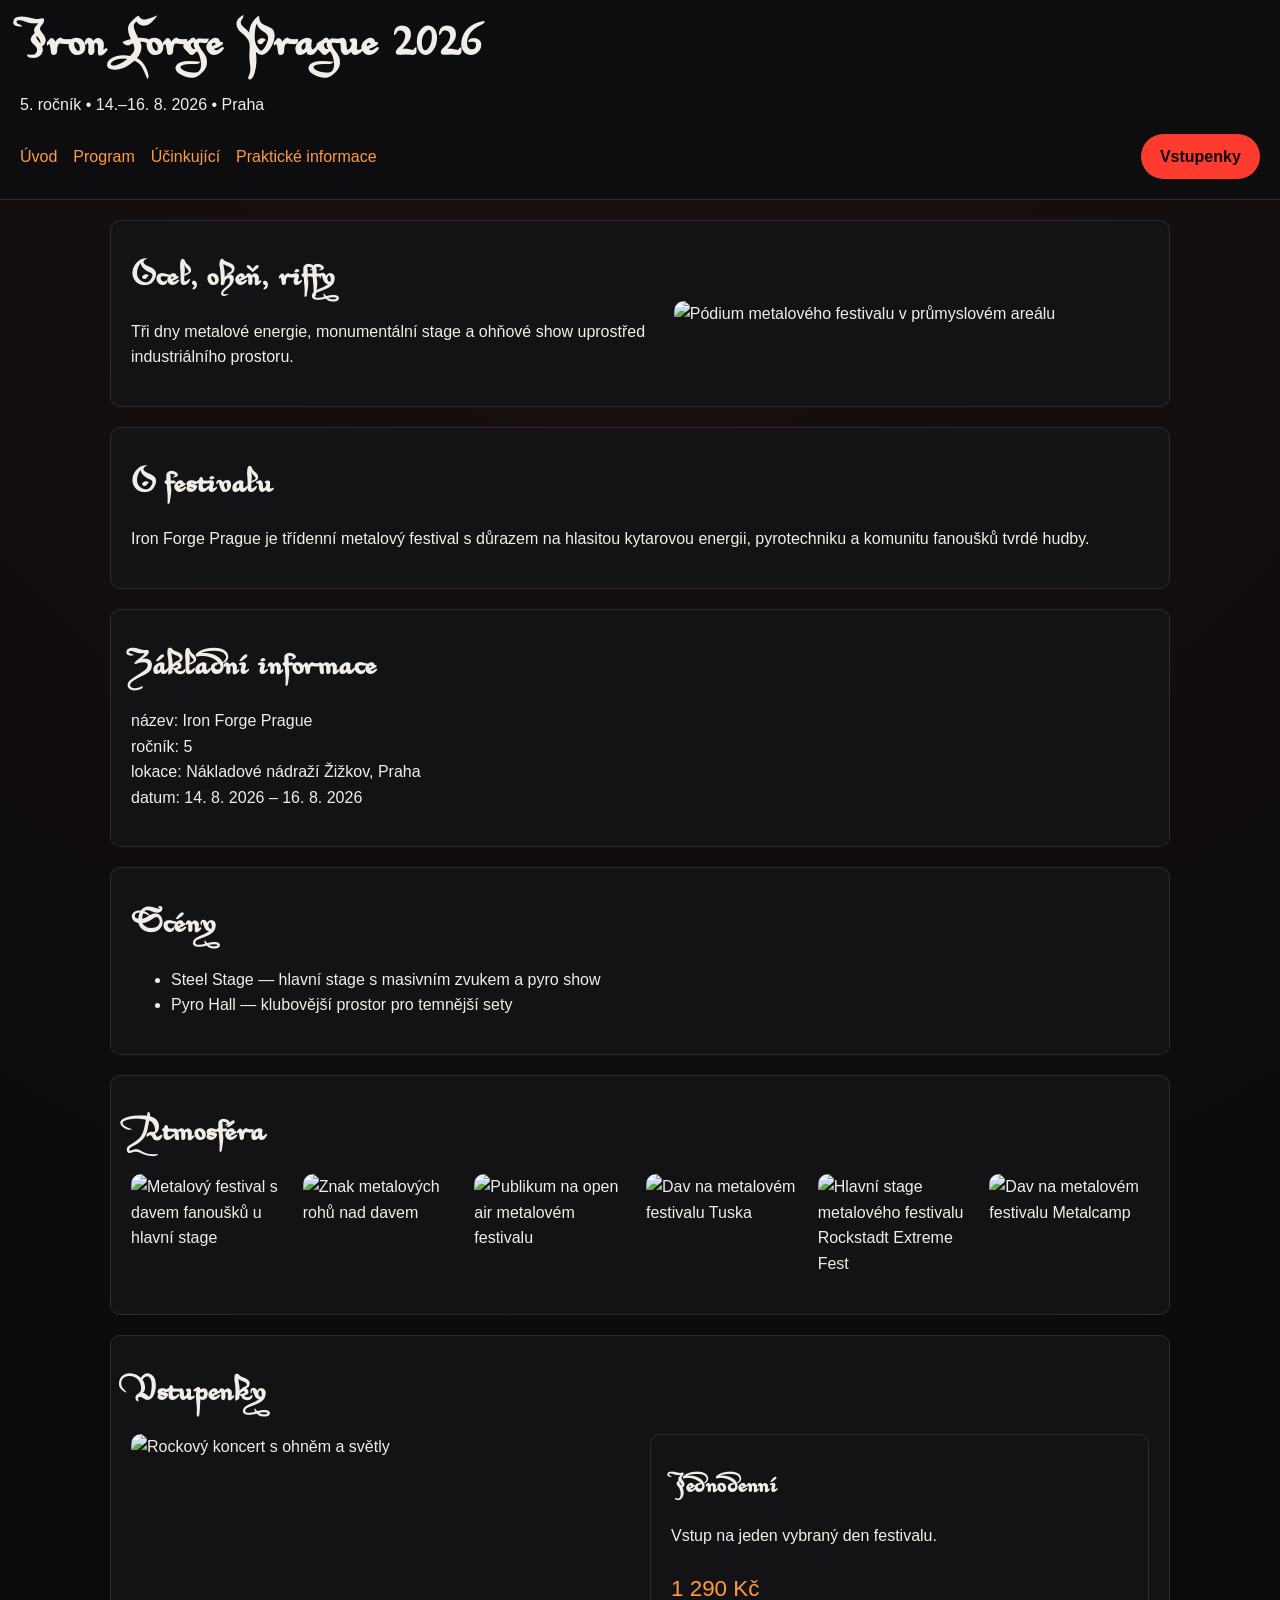
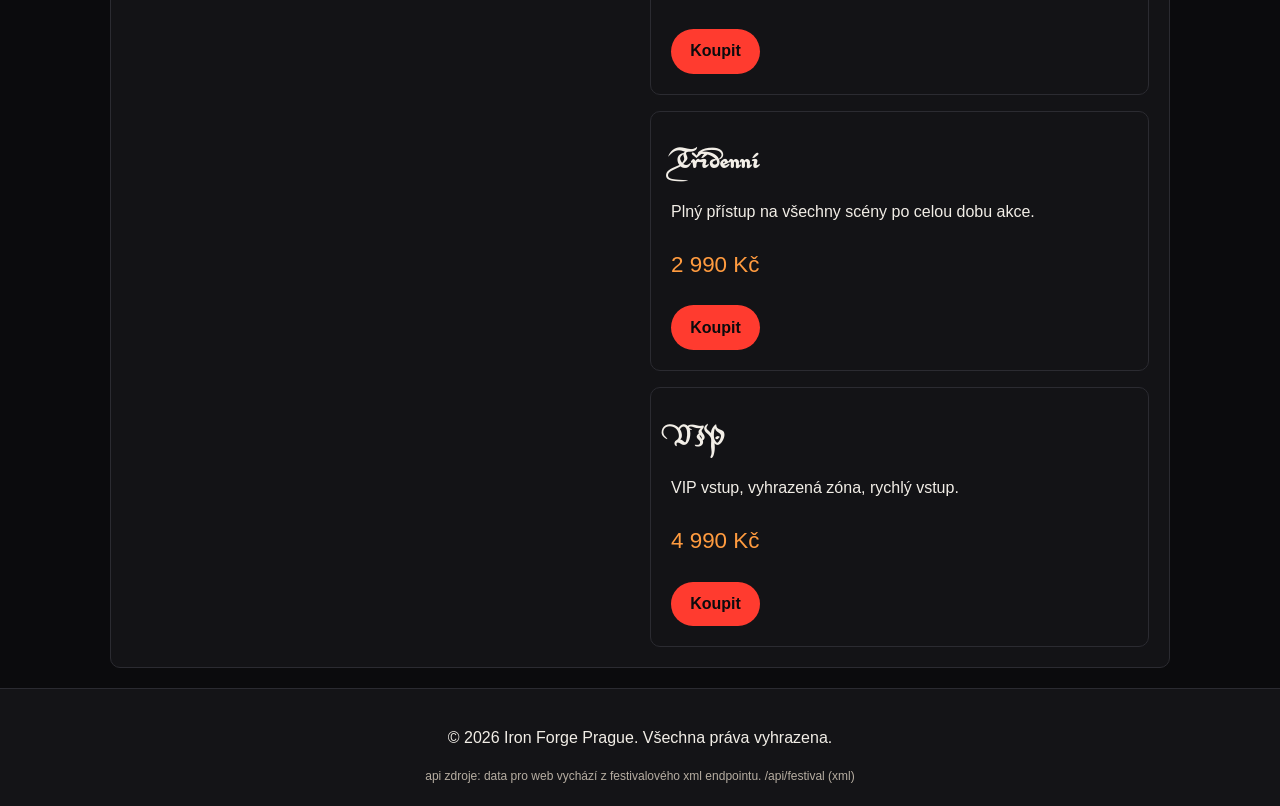
==== web/index.html @ 6598150d "Add web submission folder" ====
﻿<!doctype html>
<html lang="cs">
<head>
  <meta charset="utf-8">
  <meta name="viewport" content="width=device-width, initial-scale=1">
  <title>Iron Forge Prague 2026 — Úvod</title>
  <meta name="description" content="Iron Forge Prague 2026: metalový festival v prostoru Nákladového nádraží Žižkov.">
  <meta property="og:title" content="Iron Forge Prague 2026">
  <meta property="og:description" content="Třídenní metalový festival — Praha, 14.–16. 8. 2026.">
  <meta property="og:image" content="https://picsum.photos/1200/630?random=1">
  <meta name="twitter:card" content="summary_large_image">
  <meta name="twitter:image" content="https://gymnastiquekiki-maker.github.io/festival/Black-Metal-Logos-4.jpg">
  <link rel="stylesheet" href="style.css">
  <link rel="alternate" type="application/xml" href="festival.xml" title="Festival API (XML)">
  <script type="application/ld+json">
  {
    "@context": "https://schema.org",
    "@type": "MusicFestival",
    "name": "Iron Forge Prague 2026",
    "description": "Metalový festival s důrazem na energii živých koncertů, pyrotechniku a komunitu.",
    "genre": "Metal",
    "image": "https://gymnastiquekiki-maker.github.io/festival/Black-Metal-Logos-4.jpg",
    "startDate": "2026-08-14",
    "endDate": "2026-08-16",
    "location": {
      "@type": "Place",
      "name": "Nákladové nádraží Žižkov",
      "address": {
        "@type": "PostalAddress",
        "streetAddress": "Nákladové nádraží Žižkov",
        "addressLocality": "Praha",
        "addressCountry": "CZ"
      }
    }
  }
  </script>
</head>
<body>
  <header class="site-header">
    <div class="brand">
      <h1>Iron Forge Prague 2026</h1>
      <p>5. ročník • 14.–16. 8. 2026 • Praha</p>
    </div>
    <nav aria-label="Hlavní navigace">
      <ul>
        <li><a aria-current="page" href="index.html">Úvod</a></li>
        <li><a href="program.html">Program</a></li>
        <li><a href="performers.html">Účinkující</a></li>
        <li><a href="info.html">Praktické informace</a></li>        <li class="nav-cta"><a class="btn" href="index.html#tickets">Vstupenky</a></li>
      </ul>
    </nav>
  </header>

  <main>
    <section class="hero" id="hero">
      <div>
        <h2>Ocel, oheň, riffy</h2>
        <p>Tři dny metalové energie, monumentální stage a ohňové show uprostřed industriálního prostoru.</p></div>
      <div class="hero-media">
        <img src="https://lacasadellafibra.com/cdn/shop/files/music-mural-wallpaper-rock-guitar-performance-in-fire-82XYZ145-5.jpg?v=1750871816&width=1500" alt="Pódium metalového festivalu v průmyslovém areálu">
      </div>
    </section>

    <section id="about" data-endpoint="festival.xml#info">
      <h2>O festivalu</h2>
      <p>Iron Forge Prague je třídenní metalový festival s důrazem na hlasitou kytarovou energii, pyrotechniku a komunitu fanoušků tvrdé hudby.</p>
    </section>

    <section id="facts">
      <h2>Základní informace</h2>
      <p>název: Iron Forge Prague<br>ročník: 5<br>lokace: Nákladové nádraží Žižkov, Praha<br>datum: 14. 8. 2026 – 16. 8. 2026</p>
    </section>

    <section id="venues" data-endpoint="festival.xml#venues">
      <h2>Scény</h2>
      <ul>
        <li>Steel Stage — hlavní stage s masivním zvukem a pyro show</li>
        <li>Pyro Hall — klubovější prostor pro temnější sety</li>
      </ul>
    </section>

    <section id="gallery">
  <h2>Atmosféra</h2>
  <div class="gallery">
    <img src="https://unsplash.com/photos/-73WUgG0vOQ/download?force=true" alt="Metalový festival s davem fanoušků u hlavní stage">
    <img src="https://unsplash.com/photos/D50-Scbp1HU/download?force=true" alt="Znak metalových rohů nad davem">
    <img src="https://upload.wikimedia.org/wikipedia/commons/7/77/Crowd_Tuska_2019.jpg" alt="Publikum na open air metalovém festivalu">
    <img src="https://upload.wikimedia.org/wikipedia/commons/4/48/Tuska_2019_crowd.jpg" alt="Dav na metalovém festivalu Tuska">
    <img src="https://upload.wikimedia.org/wikipedia/commons/f/f2/Rockstadt_Extreme_Fest_04.jpg" alt="Hlavní stage metalového festivalu Rockstadt Extreme Fest">
    <img src="https://upload.wikimedia.org/wikipedia/commons/a/ad/Crowd_at_2012_Metalcamp.jpg" alt="Dav na metalovém festivalu Metalcamp">
  </div>
</section>

    <section id="tickets">
  <h2>Vstupenky</h2>
  <div class="tickets-layout">
    <img class="ticket-image" src="https://i.pinimg.com/1200x/16/b8/20/16b8209a3866512baeaa31c37b3c6c85.jpg" alt="Rockový koncert s ohněm a světly">
    <div class="ticket-grid">
      <article class="ticket-card">
        <h3>Jednodenní</h3>
        <p>Vstup na jeden vybraný den festivalu.</p>
        <p class="price">1 290 Kč</p>
        <a class="btn" href="https://example.com">Koupit</a>
      </article>
      <article class="ticket-card">
        <h3>Třídenní</h3>
        <p>Plný přístup na všechny scény po celou dobu akce.</p>
        <p class="price">2 990 Kč</p>
        <a class="btn" href="https://example.com">Koupit</a>
      </article>
      <article class="ticket-card">
        <h3>VIP</h3>
        <p>VIP vstup, vyhrazená zóna, rychlý vstup.</p>
        <p class="price">4 990 Kč</p>
        <a class="btn" href="https://example.com">Koupit</a>
      </article>
    </div>
  </div>
</section>
</main>

  <footer class="site-footer">
    <p>&copy; 2026 Iron Forge Prague. Všechna práva vyhrazena.</p>
    <p class="api-note">api zdroje: data pro web vychází z festivalového xml endpointu. /api/festival (xml)</p>
  </footer>
</body>
</html>
---- web/style.css ----
﻿@font-face{font-family:"Xirwena";src:url("xirwena1.ttf") format("truetype");font-display:swap;}

:root{
  --bg:#0b0b0d;--fg:#f2eee7;--muted:#b7aea2;--accent:#ff3b2f;--accent-2:#ff9b3f;--panel:#141417;
  --border:#2b2b31;--max:1100px;--space:1.25rem;--radius:10px;
  --font-body:"Trebuchet MS","Verdana",sans-serif;--font-display:"Xirwena","Impact","Haettenschweiler","Arial Black",sans-serif;
}

*{box-sizing:border-box;}
body{
  margin:0;font-family:var(--font-body);background:radial-gradient(circle at top,#1a0f10,#0b0b0d 60%);
  color:var(--fg);line-height:1.6;
}

a{color:var(--accent-2);text-decoration:none;}
a:hover{color:var(--accent);}

.site-header,.site-footer{padding:var(--space);background:var(--panel);border-bottom:1px solid var(--border);}
.site-footer{border-top:1px solid var(--border);border-bottom:none;text-align:center;}
.site-header{background-image:linear-gradient(rgba(11,11,13,0.75),rgba(11,11,13,0.75)),url("https://w0.peakpx.com/wallpaper/42/188/HD-wallpaper-metal-music-band-heavy-metal.jpg");background-size:cover;background-position:center;}

.brand h1{margin:0 0 .25rem 0;font-size:2.2rem;}
h1,h2,h3{font-family:var(--font-display);letter-spacing:.03em;}

nav{width:100%;}
nav ul{
  list-style:none;padding:0;margin:.75rem 0 0 0;display:flex;align-items:center;gap:1rem;flex-wrap:nowrap;width:100%;
}
.nav-cta{margin-left:auto;}

main{
  max-width:var(--max);margin:0 auto;padding:var(--space);display:grid;gap:var(--space);
}
section,article,aside{
  background:rgba(20,20,23,.95);border:1px solid var(--border);border-radius:var(--radius);padding:var(--space);
}

.hero{
  display:grid;grid-template-columns:1.1fr 1fr;gap:var(--space);align-items:center;
}
.hero-media img{width:100%;border-radius:var(--radius);display:block;}

.gallery{display:grid;grid-template-columns:repeat(auto-fit,minmax(140px,1fr));gap:.75rem;}
.gallery img{height:120px;object-fit:cover;}
img{max-width:100%;border-radius:var(--radius);display:block;}

.venue-map-frame{
  position:relative;width:100%;min-height:300px;border-radius:var(--radius);overflow:hidden;background:#111;
}
.venue-map-fallback{position:absolute;inset:0;display:grid;place-items:center;color:var(--muted);font-size:.95rem;margin:0;}
.venue-map-frame a{position:relative;display:block;}
.venue-map{width:100%;height:300px;border:0;border-radius:var(--radius);object-fit:cover;}

.tickets-layout{
  display:grid;grid-template-columns:1fr 1fr;gap:1.25rem;align-items:stretch;
}
.ticket-image{width:100%;height:100%;object-fit:cover;margin:0;}
.ticket-grid{display:grid;grid-template-columns:1fr;gap:1rem;}
.ticket-card .price{font-size:1.4rem;color:var(--accent-2);}

.btn{
  display:inline-block;padding:.6rem 1.2rem;background:var(--accent);color:#0b0b0d;border-radius:999px;font-weight:700;
  transition:transform .2s ease,box-shadow .2s ease;
}
.btn:hover{
  color:#0b0b0d;transform:translateY(-2px) scale(1.02);box-shadow:0 10px 20px rgba(255,59,47,.25);
}

.columns{columns:2 220px;gap:2rem;}
.performer-image{width:100%;max-width:280px;height:170px;object-fit:cover;}
.performer-card{display:grid;grid-template-columns:1fr 280px;gap:1rem;align-items:center;}
.performer-text h3{margin:0 0 .25rem 0;}
.api-note{font-size:.75rem;color:var(--muted);margin:.5rem 0 0 0;}

@media (max-width:820px){
  .hero{grid-template-columns:1fr;}
  nav ul{flex-wrap:wrap;}
  .nav-cta{margin-left:0;}
  .tickets-layout{grid-template-columns:1fr;}
  .columns{columns:1;}
}
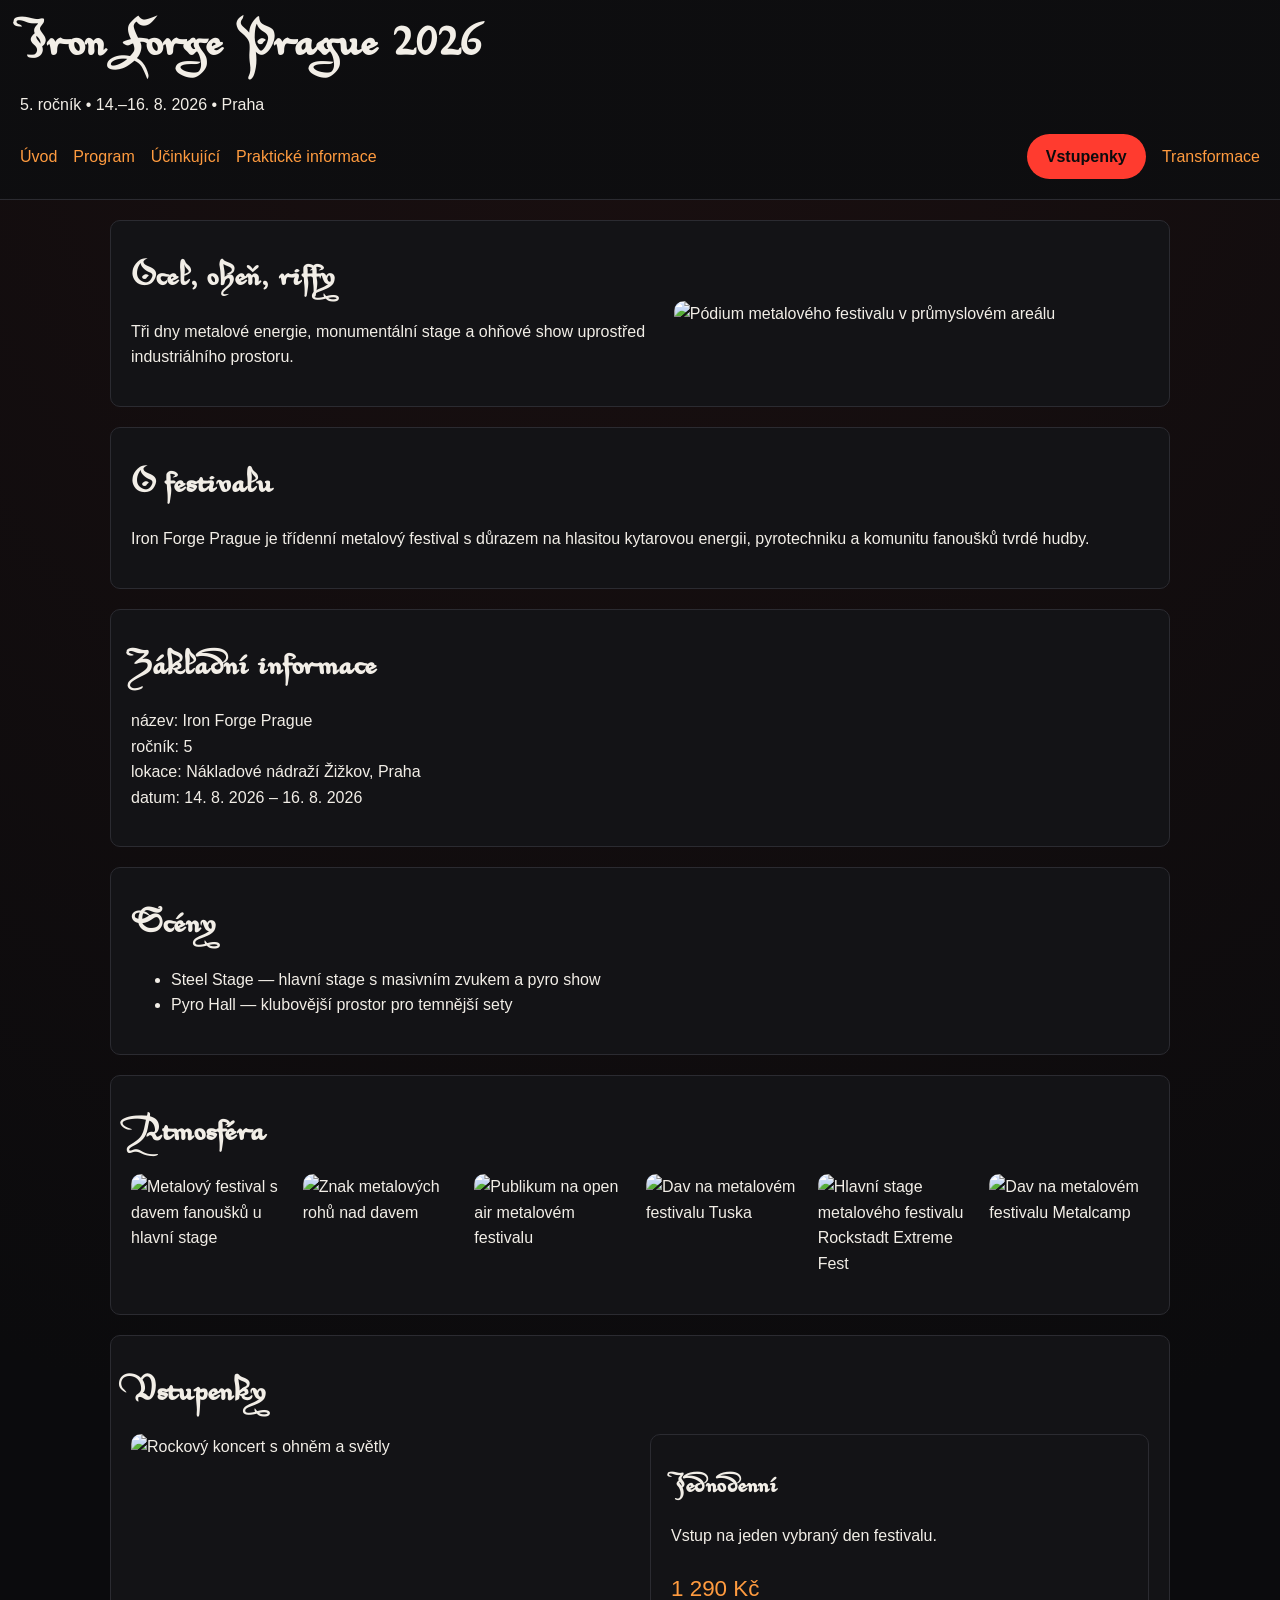
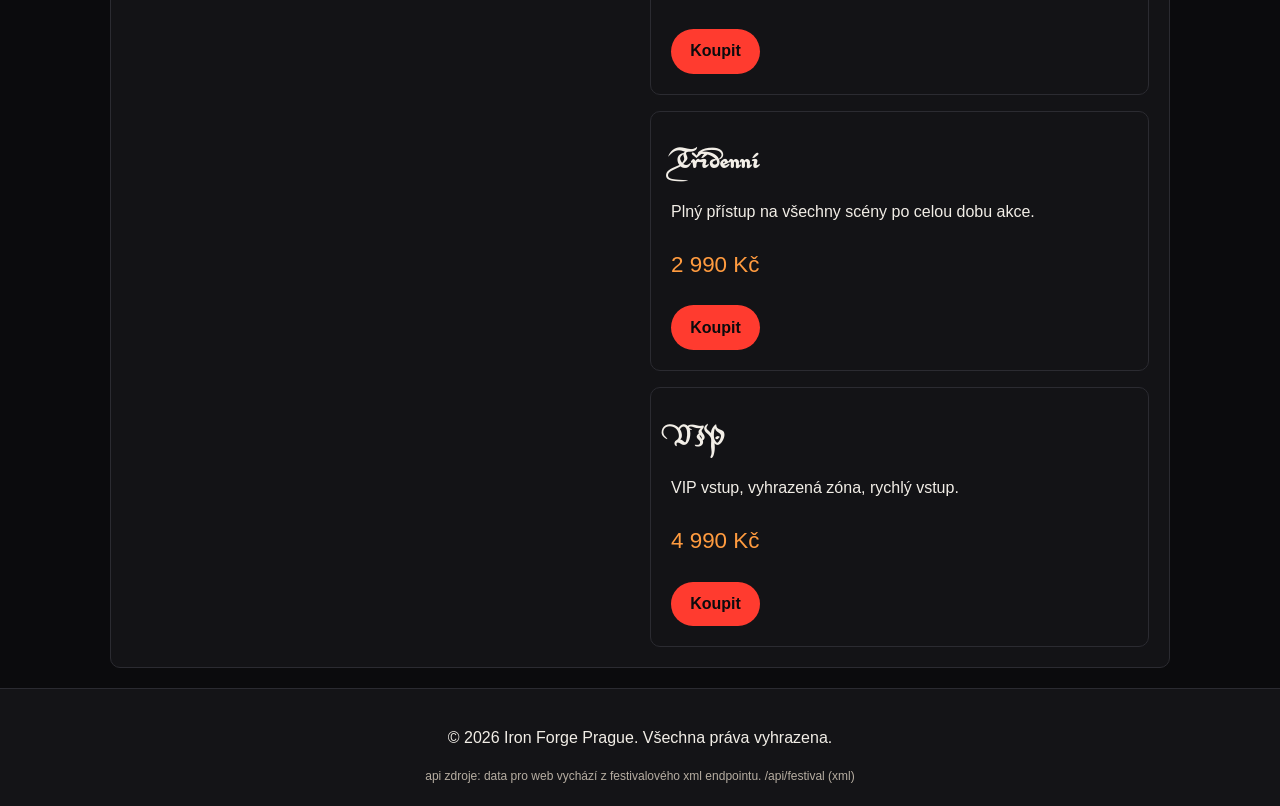
==== commit 9b849034: "Add Transformace link to web navigation" ====
--- a/web/index.html
+++ b/web/index.html
@@ -47,6 +47,7 @@
         <li><a href="program.html">Program</a></li>
         <li><a href="performers.html">Účinkující</a></li>
         <li><a href="info.html">Praktické informace</a></li>        <li class="nav-cta"><a class="btn" href="index.html#tickets">Vstupenky</a></li>
+              <li><a href="transform.html">Transformace</a></li>
       </ul>
     </nav>
   </header>
@@ -152,3 +153,4 @@
 
 
 
+
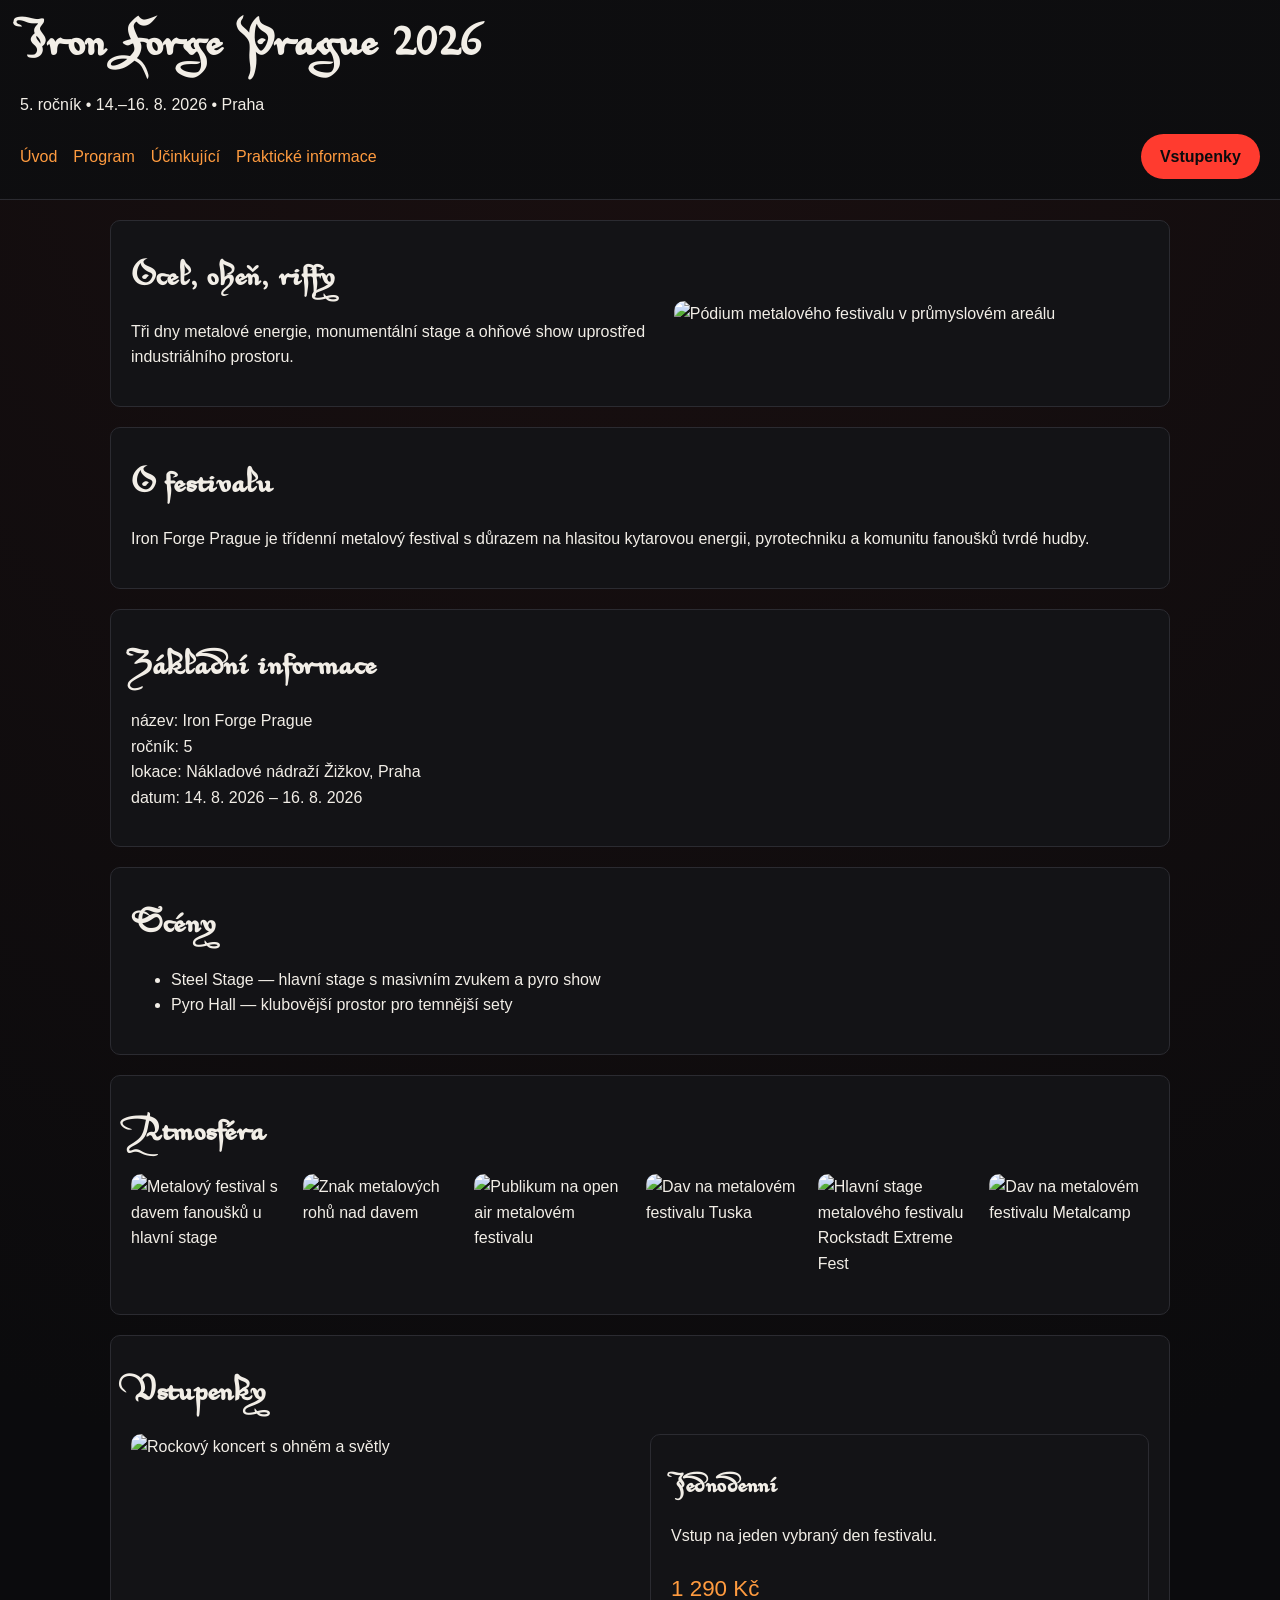
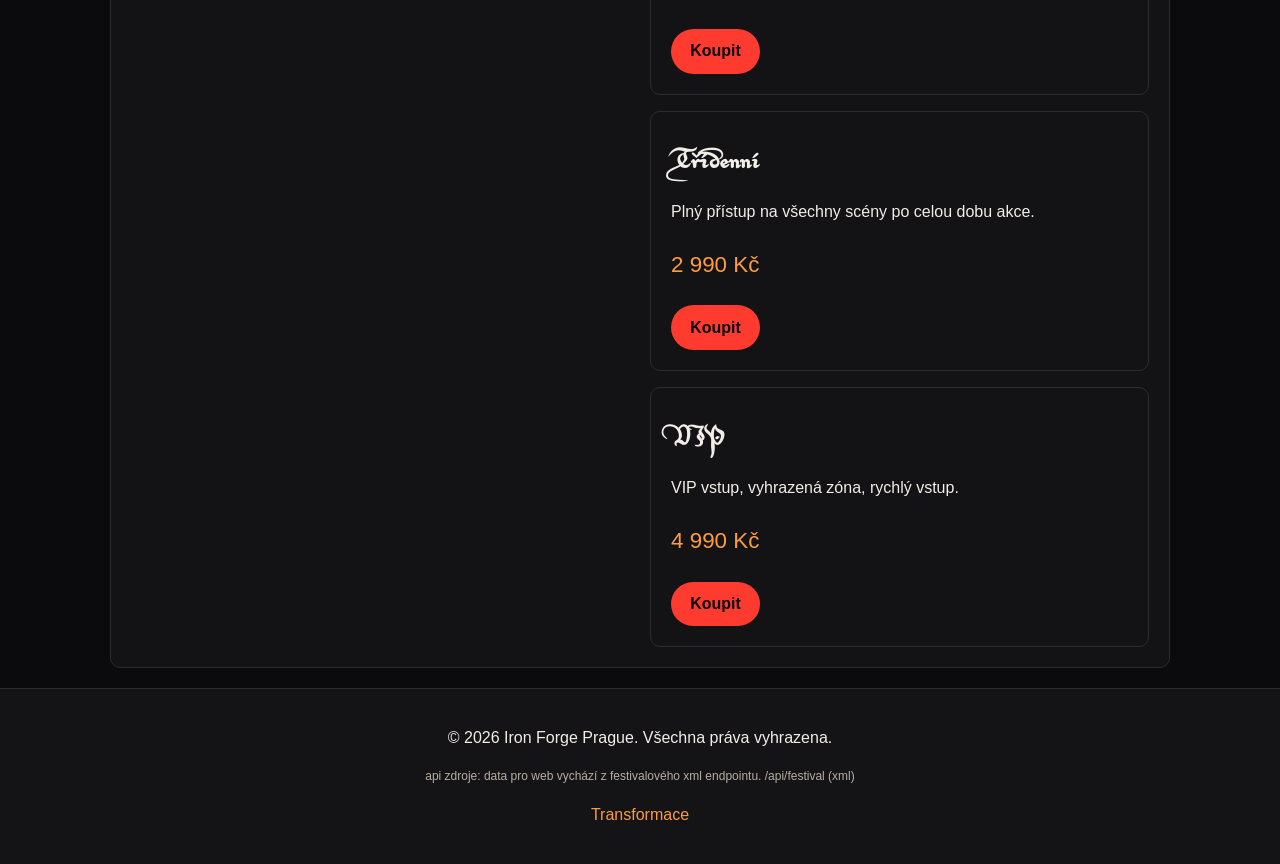
==== commit a7b49d9a: "Move Transformace link to footer" ====
--- a/web/index.html
+++ b/web/index.html
@@ -47,7 +47,6 @@
         <li><a href="program.html">Program</a></li>
         <li><a href="performers.html">Účinkující</a></li>
         <li><a href="info.html">Praktické informace</a></li>        <li class="nav-cta"><a class="btn" href="index.html#tickets">Vstupenky</a></li>
-              <li><a href="transform.html">Transformace</a></li>
       </ul>
     </nav>
   </header>
@@ -123,6 +122,7 @@
   <footer class="site-footer">
     <p>&copy; 2026 Iron Forge Prague. Všechna práva vyhrazena.</p>
     <p class="api-note">api zdroje: data pro web vychází z festivalového xml endpointu. /api/festival (xml)</p>
+    <p><a href="transform.html">Transformace</a></p>
   </footer>
 </body>
 </html>
@@ -154,3 +154,4 @@
 
 
 
+
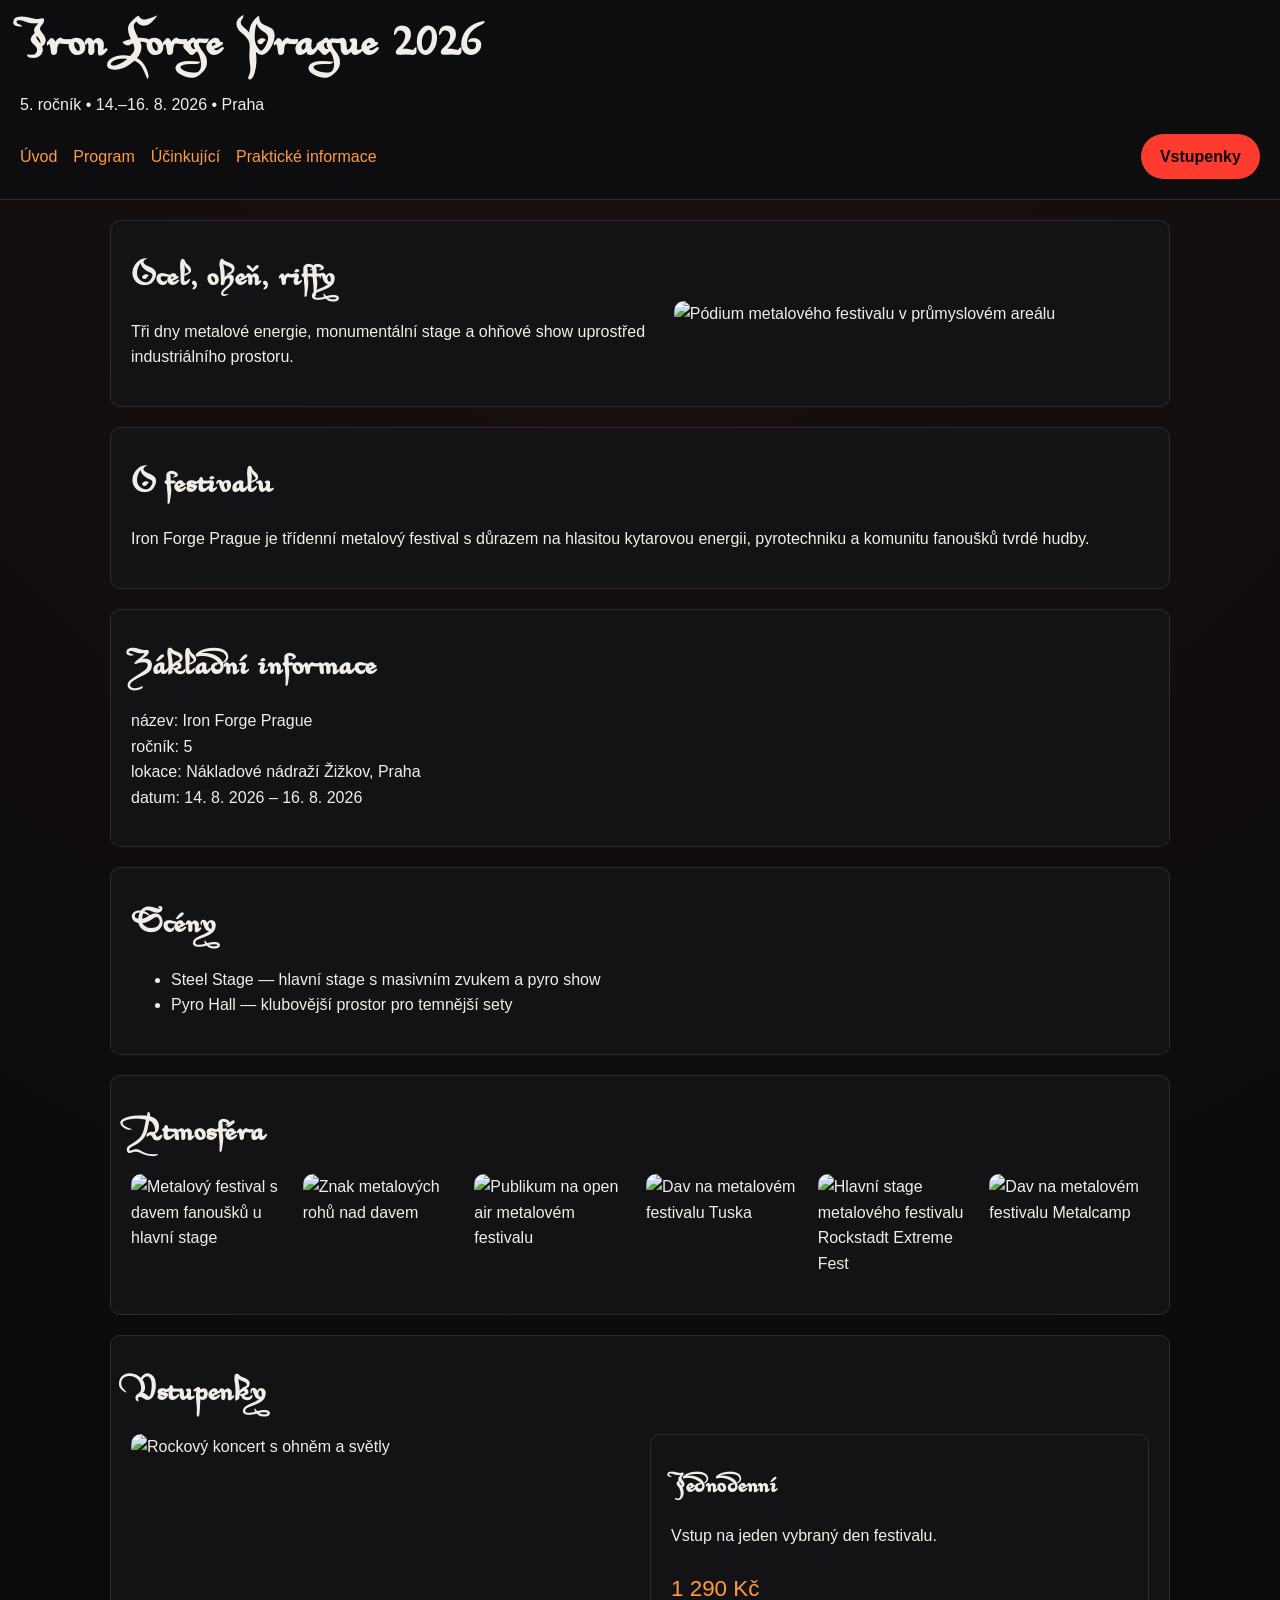
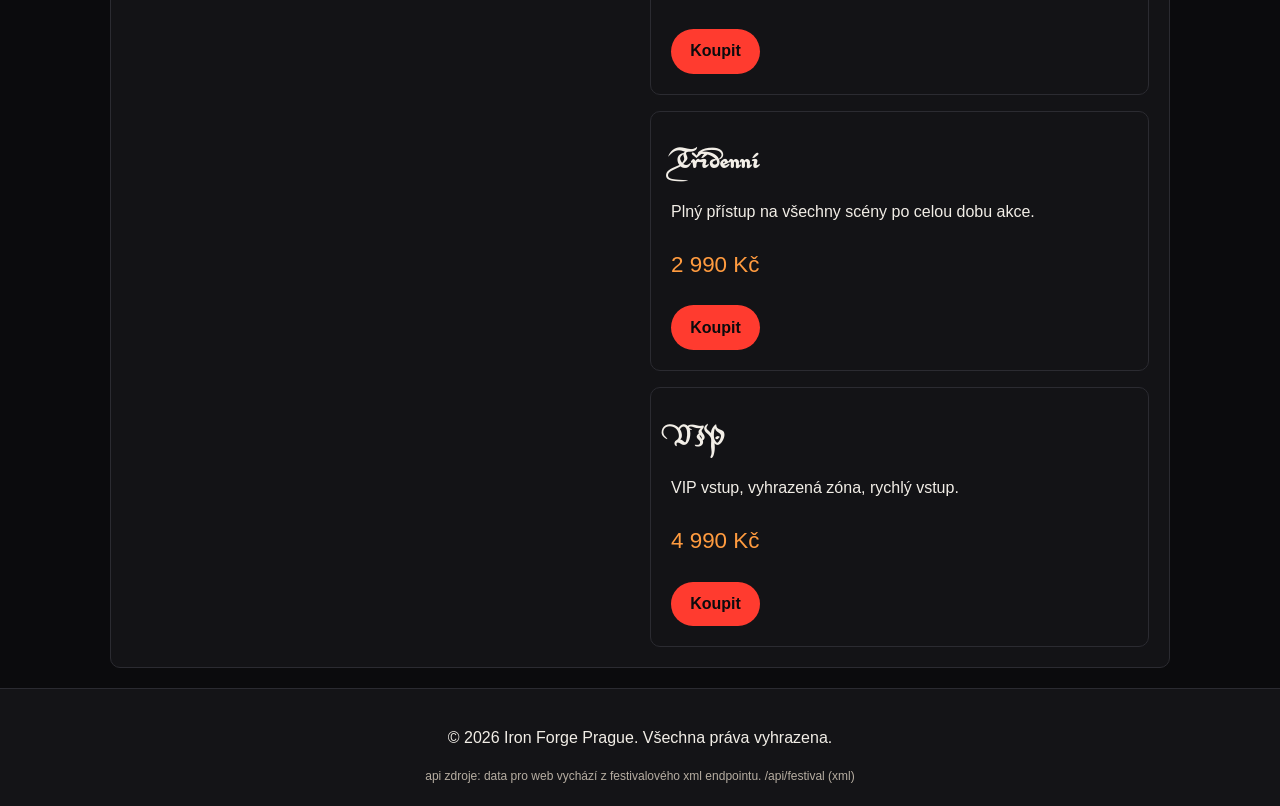
==== commit 06074788: "Remove transform page and links" ====
--- a/web/index.html
+++ b/web/index.html
@@ -122,7 +122,6 @@
   <footer class="site-footer">
     <p>&copy; 2026 Iron Forge Prague. Všechna práva vyhrazena.</p>
     <p class="api-note">api zdroje: data pro web vychází z festivalového xml endpointu. /api/festival (xml)</p>
-    <p><a href="transform.html">Transformace</a></p>
   </footer>
 </body>
 </html>
@@ -155,3 +154,5 @@
 
 
 
+
+
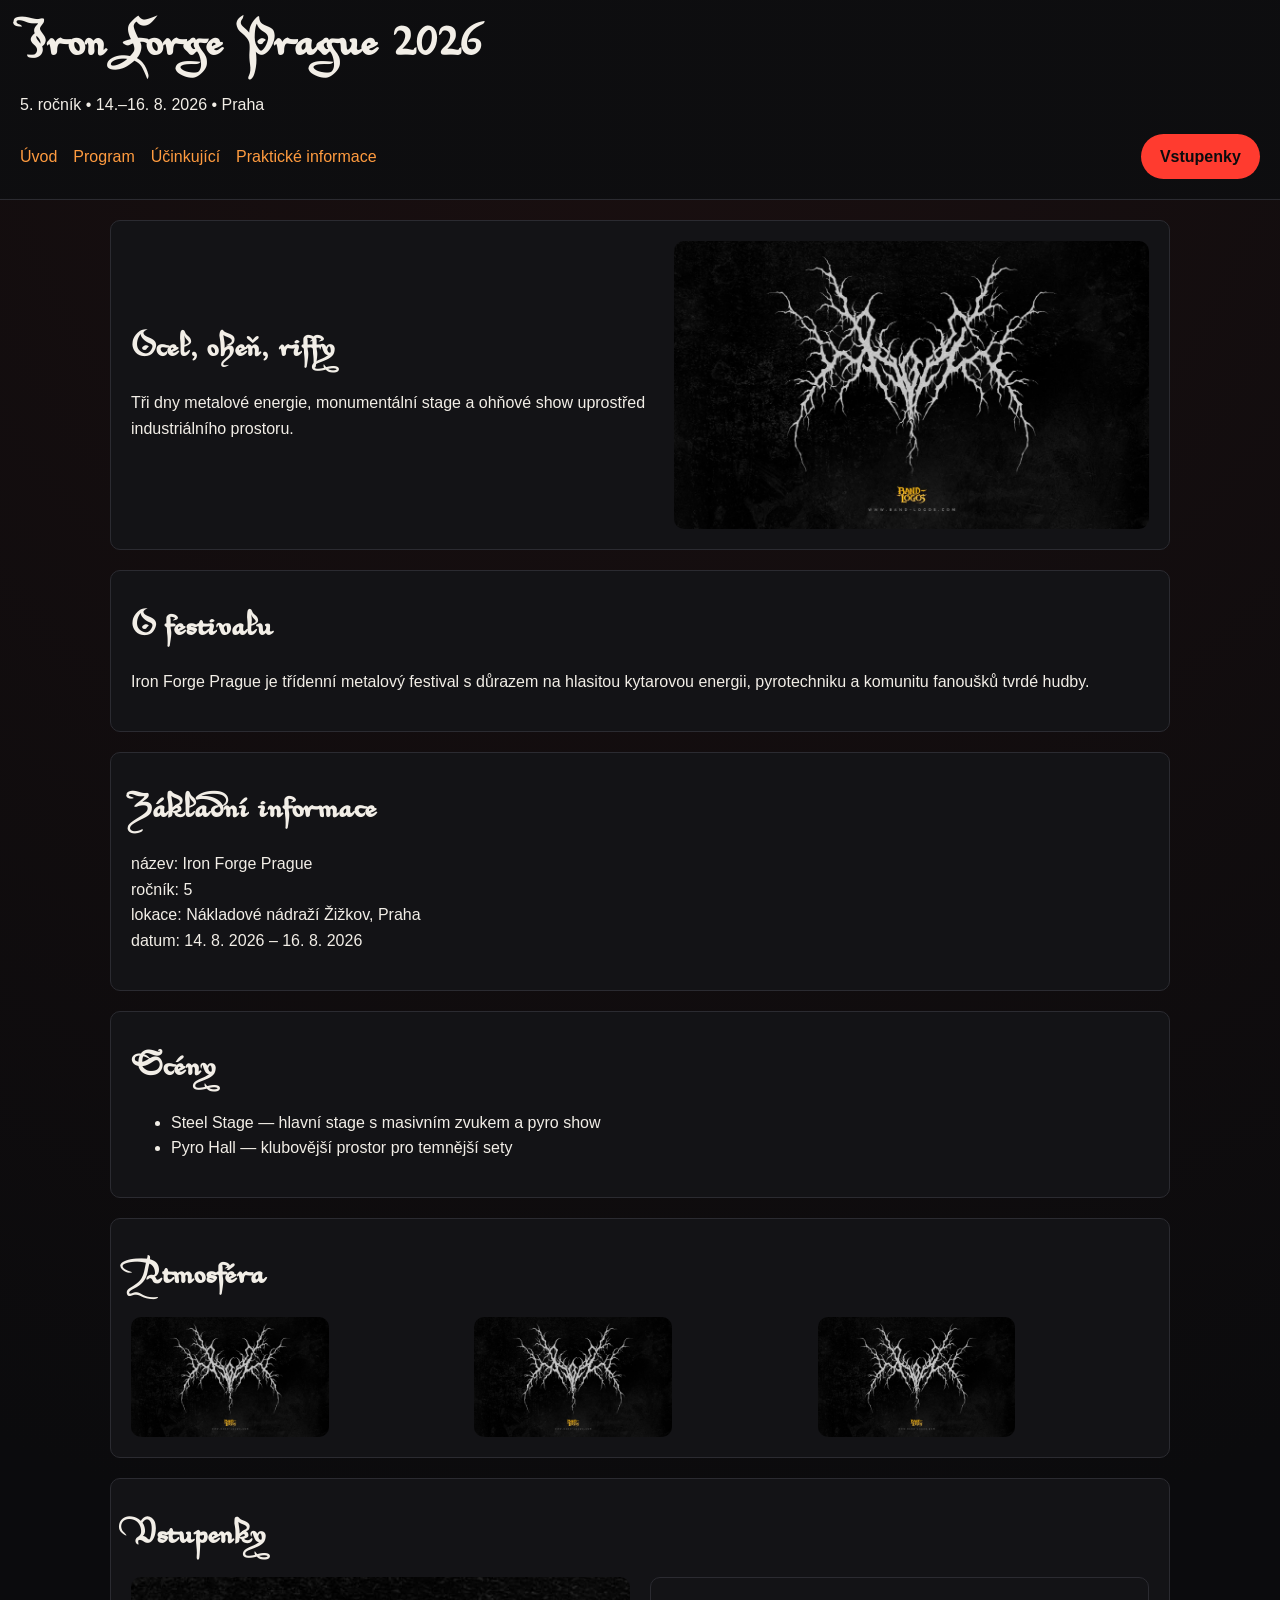
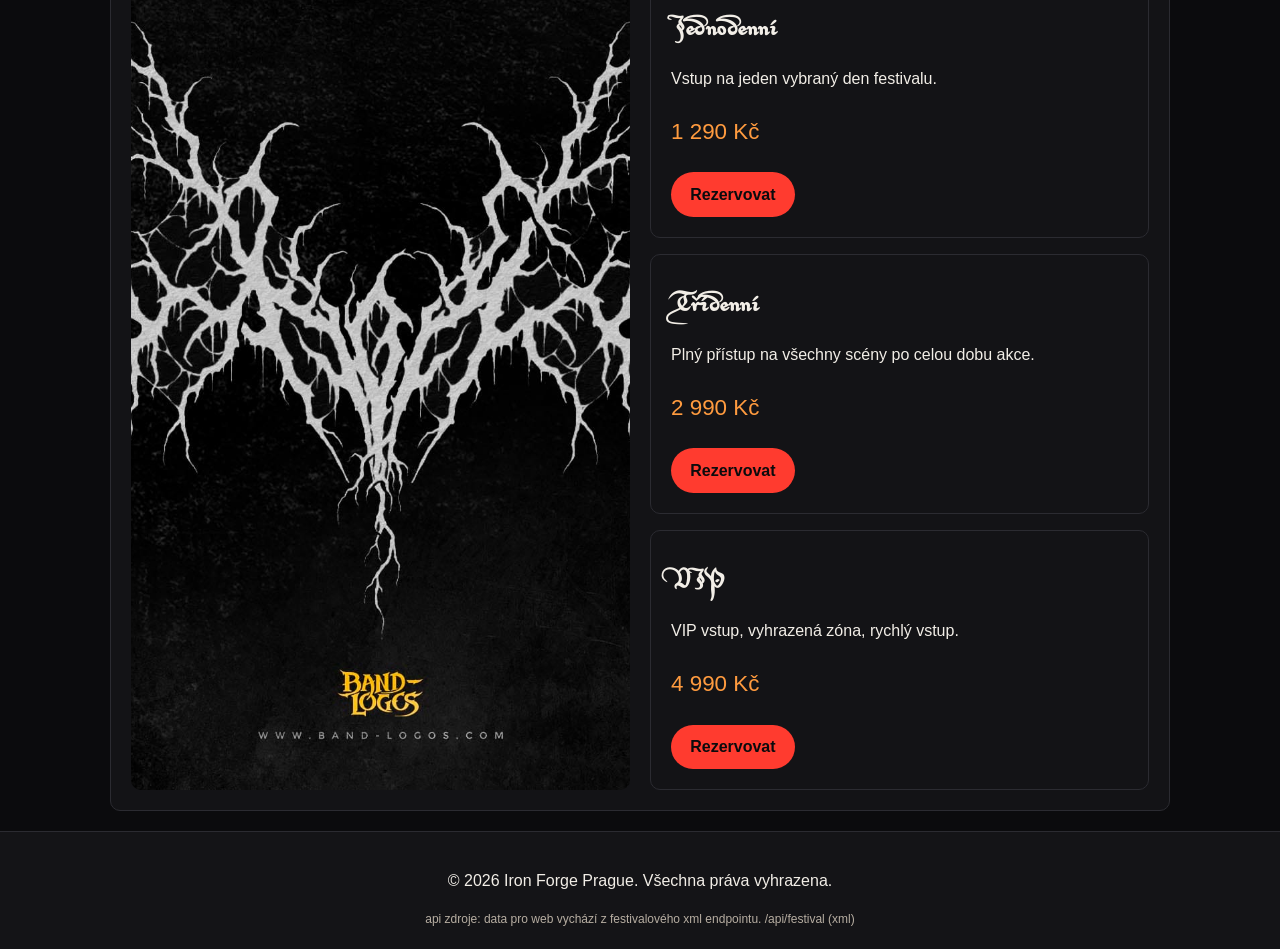
==== commit 33c11ee3: "Fix metal festival content and spec" ====
--- a/web/index.html
+++ b/web/index.html
@@ -7,9 +7,9 @@
   <meta name="description" content="Iron Forge Prague 2026: metalový festival v prostoru Nákladového nádraží Žižkov.">
   <meta property="og:title" content="Iron Forge Prague 2026">
   <meta property="og:description" content="Třídenní metalový festival — Praha, 14.–16. 8. 2026.">
-  <meta property="og:image" content="https://picsum.photos/1200/630?random=1">
+  <meta property="og:image" content="Black-Metal-Logos-4.jpg">
   <meta name="twitter:card" content="summary_large_image">
-  <meta name="twitter:image" content="https://gymnastiquekiki-maker.github.io/festival/Black-Metal-Logos-4.jpg">
+  <meta name="twitter:image" content="Black-Metal-Logos-4.jpg">
   <link rel="stylesheet" href="style.css">
   <link rel="alternate" type="application/xml" href="festival.xml" title="Festival API (XML)">
   <script type="application/ld+json">
@@ -19,7 +19,7 @@
     "name": "Iron Forge Prague 2026",
     "description": "Metalový festival s důrazem na energii živých koncertů, pyrotechniku a komunitu.",
     "genre": "Metal",
-    "image": "https://gymnastiquekiki-maker.github.io/festival/Black-Metal-Logos-4.jpg",
+    "image": "Black-Metal-Logos-4.jpg",
     "startDate": "2026-08-14",
     "endDate": "2026-08-16",
     "location": {
@@ -57,7 +57,7 @@
         <h2>Ocel, oheň, riffy</h2>
         <p>Tři dny metalové energie, monumentální stage a ohňové show uprostřed industriálního prostoru.</p></div>
       <div class="hero-media">
-        <img src="https://lacasadellafibra.com/cdn/shop/files/music-mural-wallpaper-rock-guitar-performance-in-fire-82XYZ145-5.jpg?v=1750871816&width=1500" alt="Pódium metalového festivalu v průmyslovém areálu">
+        <img src="Black-Metal-Logos-4.jpg" alt="Hlavní vizuál metalového festivalu Iron Forge Prague">
       </div>
     </section>
 
@@ -82,37 +82,34 @@
     <section id="gallery">
   <h2>Atmosféra</h2>
   <div class="gallery">
-    <img src="https://unsplash.com/photos/-73WUgG0vOQ/download?force=true" alt="Metalový festival s davem fanoušků u hlavní stage">
-    <img src="https://unsplash.com/photos/D50-Scbp1HU/download?force=true" alt="Znak metalových rohů nad davem">
-    <img src="https://upload.wikimedia.org/wikipedia/commons/7/77/Crowd_Tuska_2019.jpg" alt="Publikum na open air metalovém festivalu">
-    <img src="https://upload.wikimedia.org/wikipedia/commons/4/48/Tuska_2019_crowd.jpg" alt="Dav na metalovém festivalu Tuska">
-    <img src="https://upload.wikimedia.org/wikipedia/commons/f/f2/Rockstadt_Extreme_Fest_04.jpg" alt="Hlavní stage metalového festivalu Rockstadt Extreme Fest">
-    <img src="https://upload.wikimedia.org/wikipedia/commons/a/ad/Crowd_at_2012_Metalcamp.jpg" alt="Dav na metalovém festivalu Metalcamp">
+    <img src="Black-Metal-Logos-4.jpg" alt="Vizuální identita festivalu Iron Forge Prague">
+    <img src="Black-Metal-Logos-4.jpg" alt="Grafický motiv metalového festivalu">
+    <img src="Black-Metal-Logos-4.jpg" alt="Festivalový artwork Iron Forge Prague">
   </div>
 </section>
 
     <section id="tickets">
   <h2>Vstupenky</h2>
   <div class="tickets-layout">
-    <img class="ticket-image" src="https://i.pinimg.com/1200x/16/b8/20/16b8209a3866512baeaa31c37b3c6c85.jpg" alt="Rockový koncert s ohněm a světly">
+    <img class="ticket-image" src="Black-Metal-Logos-4.jpg" alt="Propagační vizuál vstupenek Iron Forge Prague">
     <div class="ticket-grid">
       <article class="ticket-card">
         <h3>Jednodenní</h3>
         <p>Vstup na jeden vybraný den festivalu.</p>
         <p class="price">1 290 Kč</p>
-        <a class="btn" href="https://example.com">Koupit</a>
+        <a class="btn" href="mailto:vstupenky@ironforgeprague.cz?subject=Iron%20Forge%20Prague%20-%20Jednodenni%20vstupenka">Rezervovat</a>
       </article>
       <article class="ticket-card">
         <h3>Třídenní</h3>
         <p>Plný přístup na všechny scény po celou dobu akce.</p>
         <p class="price">2 990 Kč</p>
-        <a class="btn" href="https://example.com">Koupit</a>
+        <a class="btn" href="mailto:vstupenky@ironforgeprague.cz?subject=Iron%20Forge%20Prague%20-%20Tridenni%20vstupenka">Rezervovat</a>
       </article>
       <article class="ticket-card">
         <h3>VIP</h3>
         <p>VIP vstup, vyhrazená zóna, rychlý vstup.</p>
         <p class="price">4 990 Kč</p>
-        <a class="btn" href="https://example.com">Koupit</a>
+        <a class="btn" href="mailto:vstupenky@ironforgeprague.cz?subject=Iron%20Forge%20Prague%20-%20VIP%20vstupenka">Rezervovat</a>
       </article>
     </div>
   </div>
--- a/web/style.css
+++ b/web/style.css
@@ -72,10 +72,12 @@
 .performer-text h3{margin:0 0 .25rem 0;}
 .api-note{font-size:.75rem;color:var(--muted);margin:.5rem 0 0 0;}
 
-@media (max-width:820px){
+.footer-actions{margin-top:.5rem;display:flex;gap:.75rem;justify-content:center;align-items:center;flex-wrap:wrap;}
+.btn-small{padding:.35rem .7rem;font-size:.75rem;}@media (max-width:820px){
   .hero{grid-template-columns:1fr;}
   nav ul{flex-wrap:wrap;}
   .nav-cta{margin-left:0;}
   .tickets-layout{grid-template-columns:1fr;}
   .columns{columns:1;}
 }
+
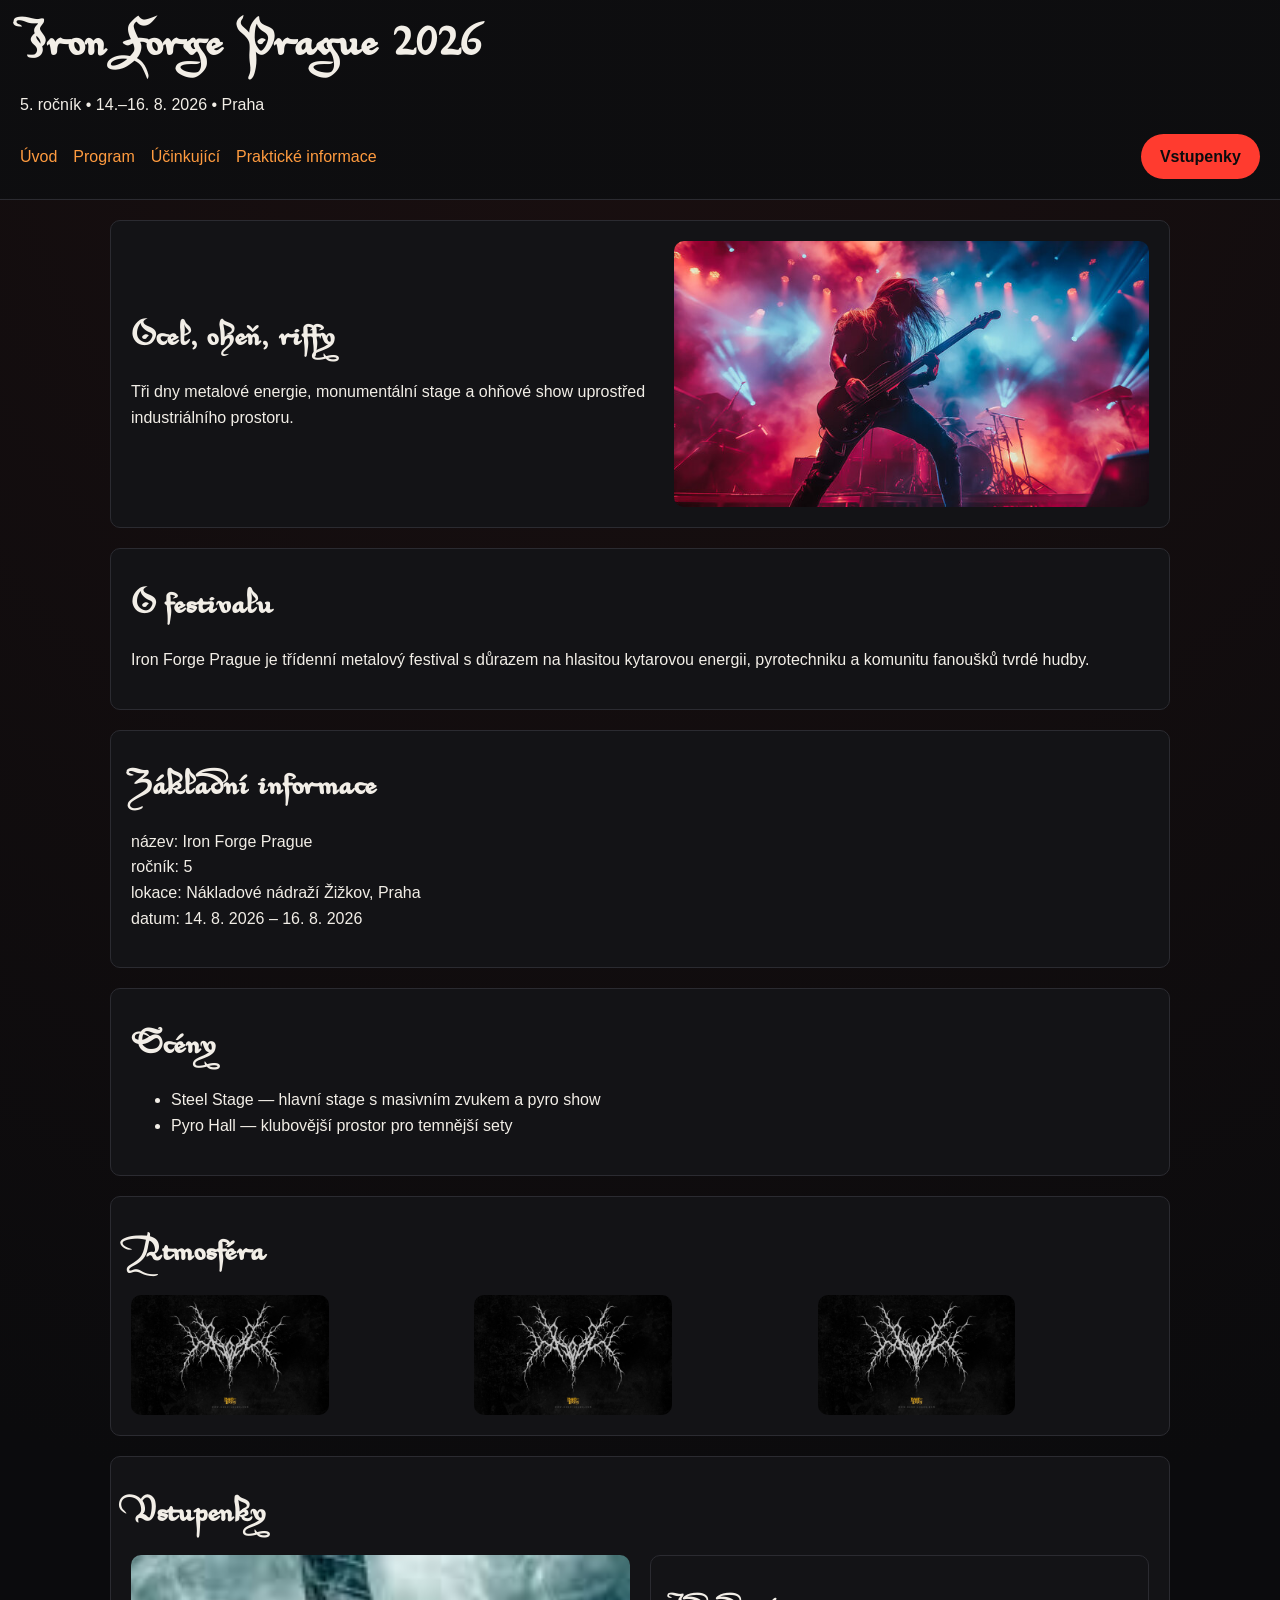
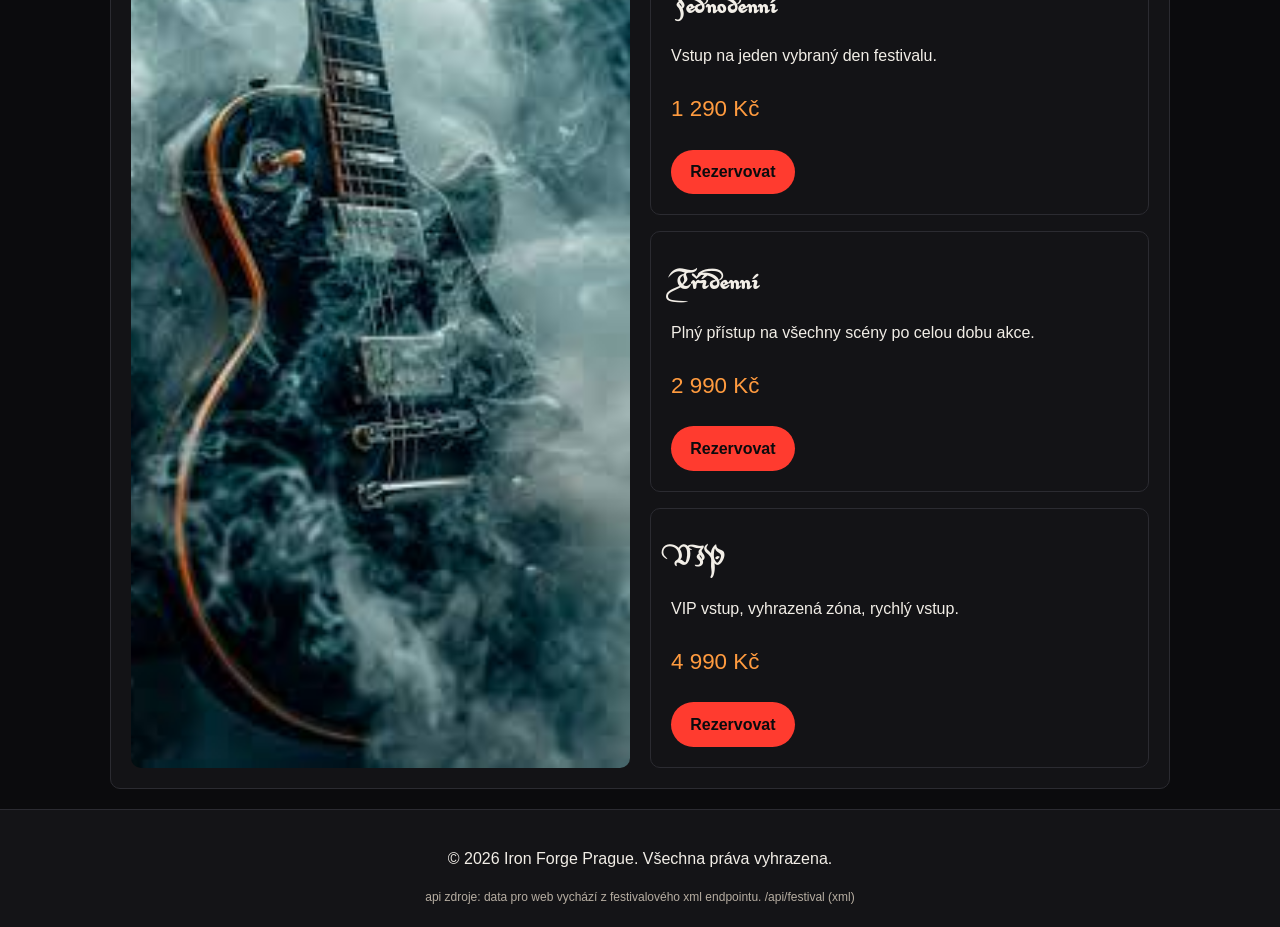
==== commit 9b7cb687: "Use provided local photos across homepage and program" ====
--- a/web/index.html
+++ b/web/index.html
@@ -57,7 +57,7 @@
         <h2>Ocel, oheň, riffy</h2>
         <p>Tři dny metalové energie, monumentální stage a ohňové show uprostřed industriálního prostoru.</p></div>
       <div class="hero-media">
-        <img src="Black-Metal-Logos-4.jpg" alt="Hlavní vizuál metalového festivalu Iron Forge Prague">
+        <img src="featured-photos/hero-ocel-ohen-riffy.jpg" alt="Atmosférická fotografie pro sekci Ocel, oheň, riffy" loading="lazy">
       </div>
     </section>
 
@@ -91,7 +91,7 @@
     <section id="tickets">
   <h2>Vstupenky</h2>
   <div class="tickets-layout">
-    <img class="ticket-image" src="Black-Metal-Logos-4.jpg" alt="Propagační vizuál vstupenek Iron Forge Prague">
+    <img class="ticket-image" src="featured-photos/tickets.jpg" alt="Fotografie pro sekci vstupenky Iron Forge Prague" loading="lazy">
     <div class="ticket-grid">
       <article class="ticket-card">
         <h3>Jednodenní</h3>
--- a/web/style.css
+++ b/web/style.css
@@ -39,6 +39,7 @@
   display:grid;grid-template-columns:1.1fr 1fr;gap:var(--space);align-items:center;
 }
 .hero-media img{width:100%;border-radius:var(--radius);display:block;}
+.venue-visual{width:100%;height:220px;object-fit:cover;margin:0 0 1rem 0;border:1px solid rgba(255,255,255,.08);}
 
 .gallery{display:grid;grid-template-columns:repeat(auto-fit,minmax(140px,1fr));gap:.75rem;}
 .gallery img{height:120px;object-fit:cover;}
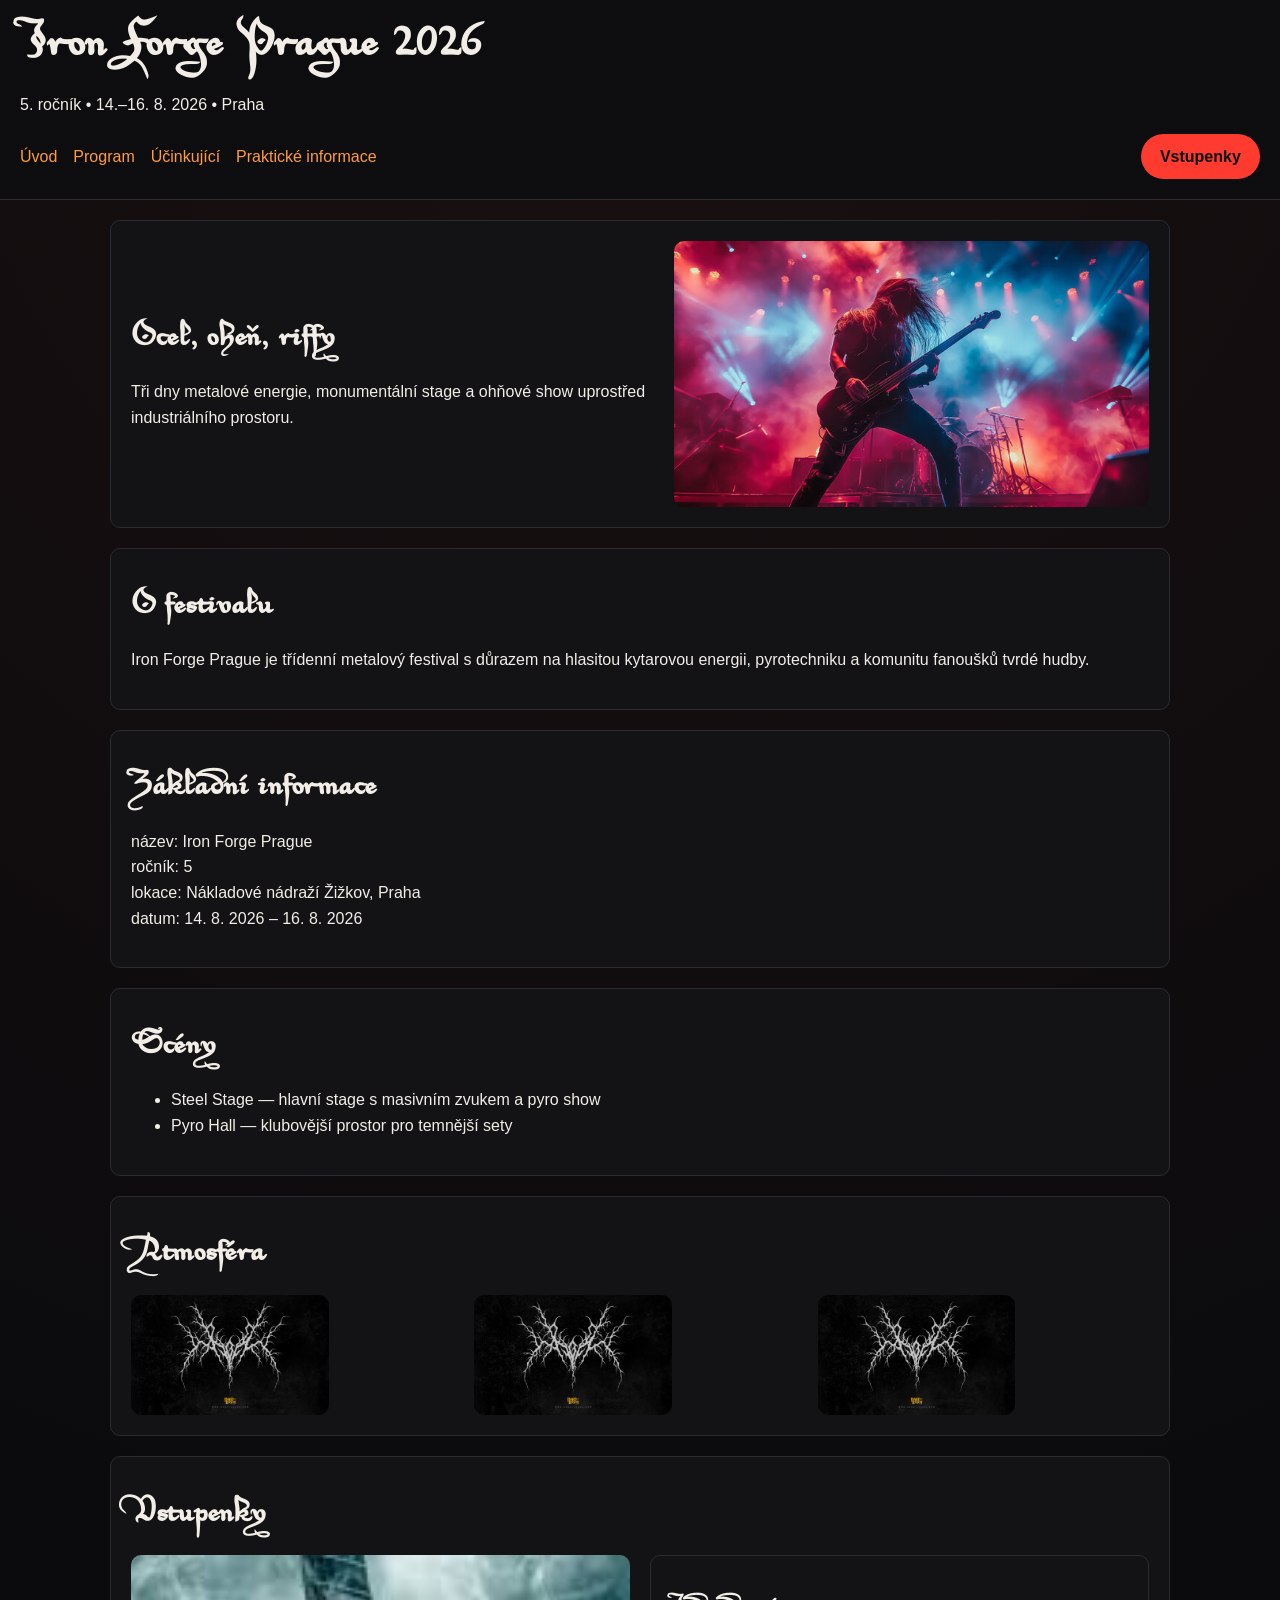
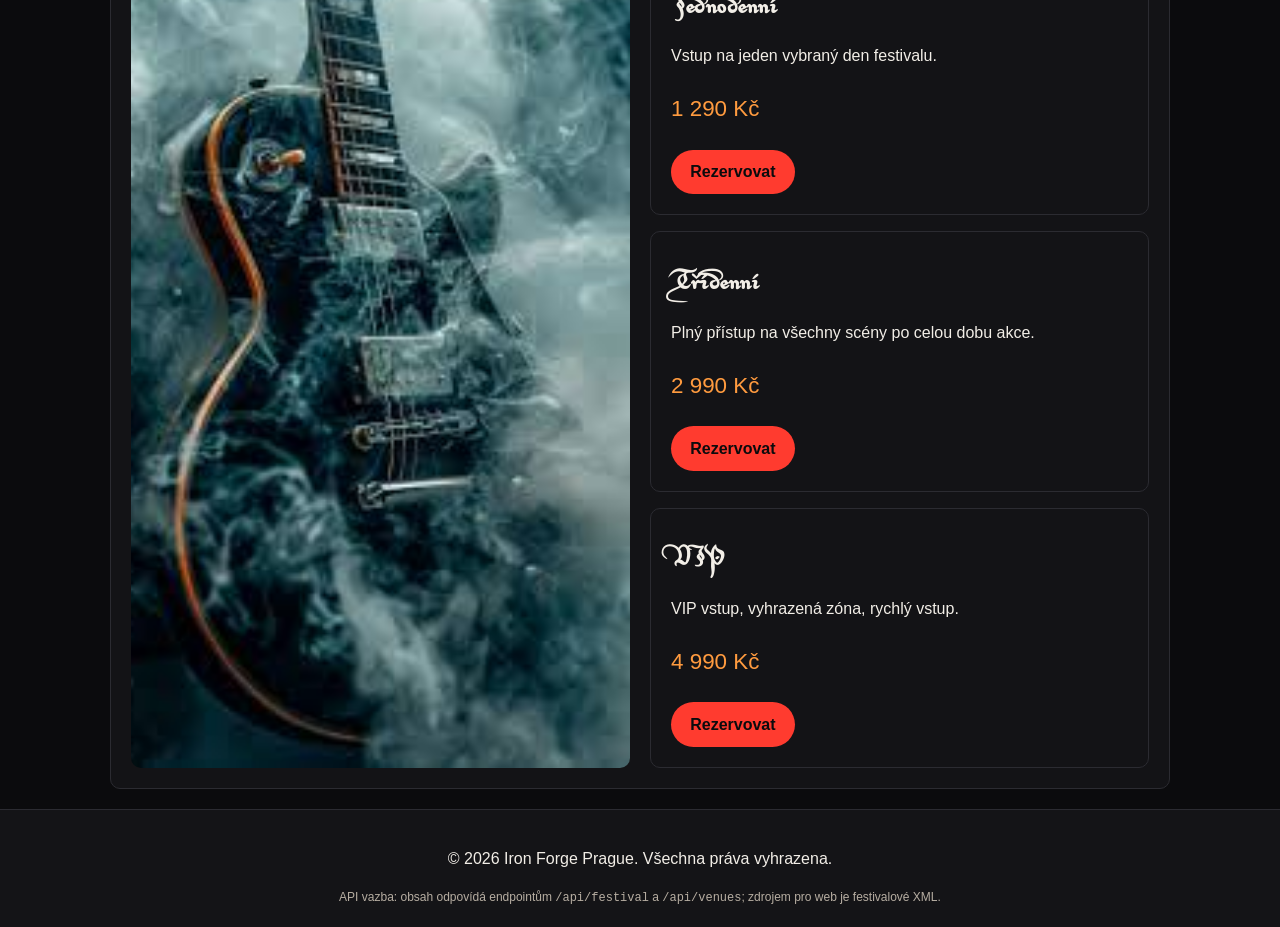
==== commit e8e9841b: "Align web metadata and API references with requirements" ====
--- a/web/index.html
+++ b/web/index.html
@@ -7,11 +7,12 @@
   <meta name="description" content="Iron Forge Prague 2026: metalový festival v prostoru Nákladového nádraží Žižkov.">
   <meta property="og:title" content="Iron Forge Prague 2026">
   <meta property="og:description" content="Třídenní metalový festival — Praha, 14.–16. 8. 2026.">
-  <meta property="og:image" content="Black-Metal-Logos-4.jpg">
+  <meta property="og:image" content="https://picsum.photos/1200/630?random=101">
   <meta name="twitter:card" content="summary_large_image">
-  <meta name="twitter:image" content="Black-Metal-Logos-4.jpg">
+  <meta name="twitter:image" content="https://picsum.photos/1200/630?random=101">
   <link rel="stylesheet" href="style.css">
   <link rel="alternate" type="application/xml" href="festival.xml" title="Festival API (XML)">
+  <link rel="alternate" type="application/json" href="/api/festival" title="Festival API (JSON)">
   <script type="application/ld+json">
   {
     "@context": "https://schema.org",
@@ -61,7 +62,7 @@
       </div>
     </section>
 
-    <section id="about" data-endpoint="festival.xml#info">
+    <section id="about" data-endpoint="festival.xml#info" data-api="/api/festival">
       <h2>O festivalu</h2>
       <p>Iron Forge Prague je třídenní metalový festival s důrazem na hlasitou kytarovou energii, pyrotechniku a komunitu fanoušků tvrdé hudby.</p>
     </section>
@@ -71,7 +72,7 @@
       <p>název: Iron Forge Prague<br>ročník: 5<br>lokace: Nákladové nádraží Žižkov, Praha<br>datum: 14. 8. 2026 – 16. 8. 2026</p>
     </section>
 
-    <section id="venues" data-endpoint="festival.xml#venues">
+    <section id="venues" data-endpoint="festival.xml#venues" data-api="/api/venues">
       <h2>Scény</h2>
       <ul>
         <li>Steel Stage — hlavní stage s masivním zvukem a pyro show</li>
@@ -118,7 +119,7 @@
 
   <footer class="site-footer">
     <p>&copy; 2026 Iron Forge Prague. Všechna práva vyhrazena.</p>
-    <p class="api-note">api zdroje: data pro web vychází z festivalového xml endpointu. /api/festival (xml)</p>
+    <p class="api-note">API vazba: obsah odpovídá endpointům <code>/api/festival</code> a <code>/api/venues</code>; zdrojem pro web je festivalové XML.</p>
   </footer>
 </body>
 </html>
